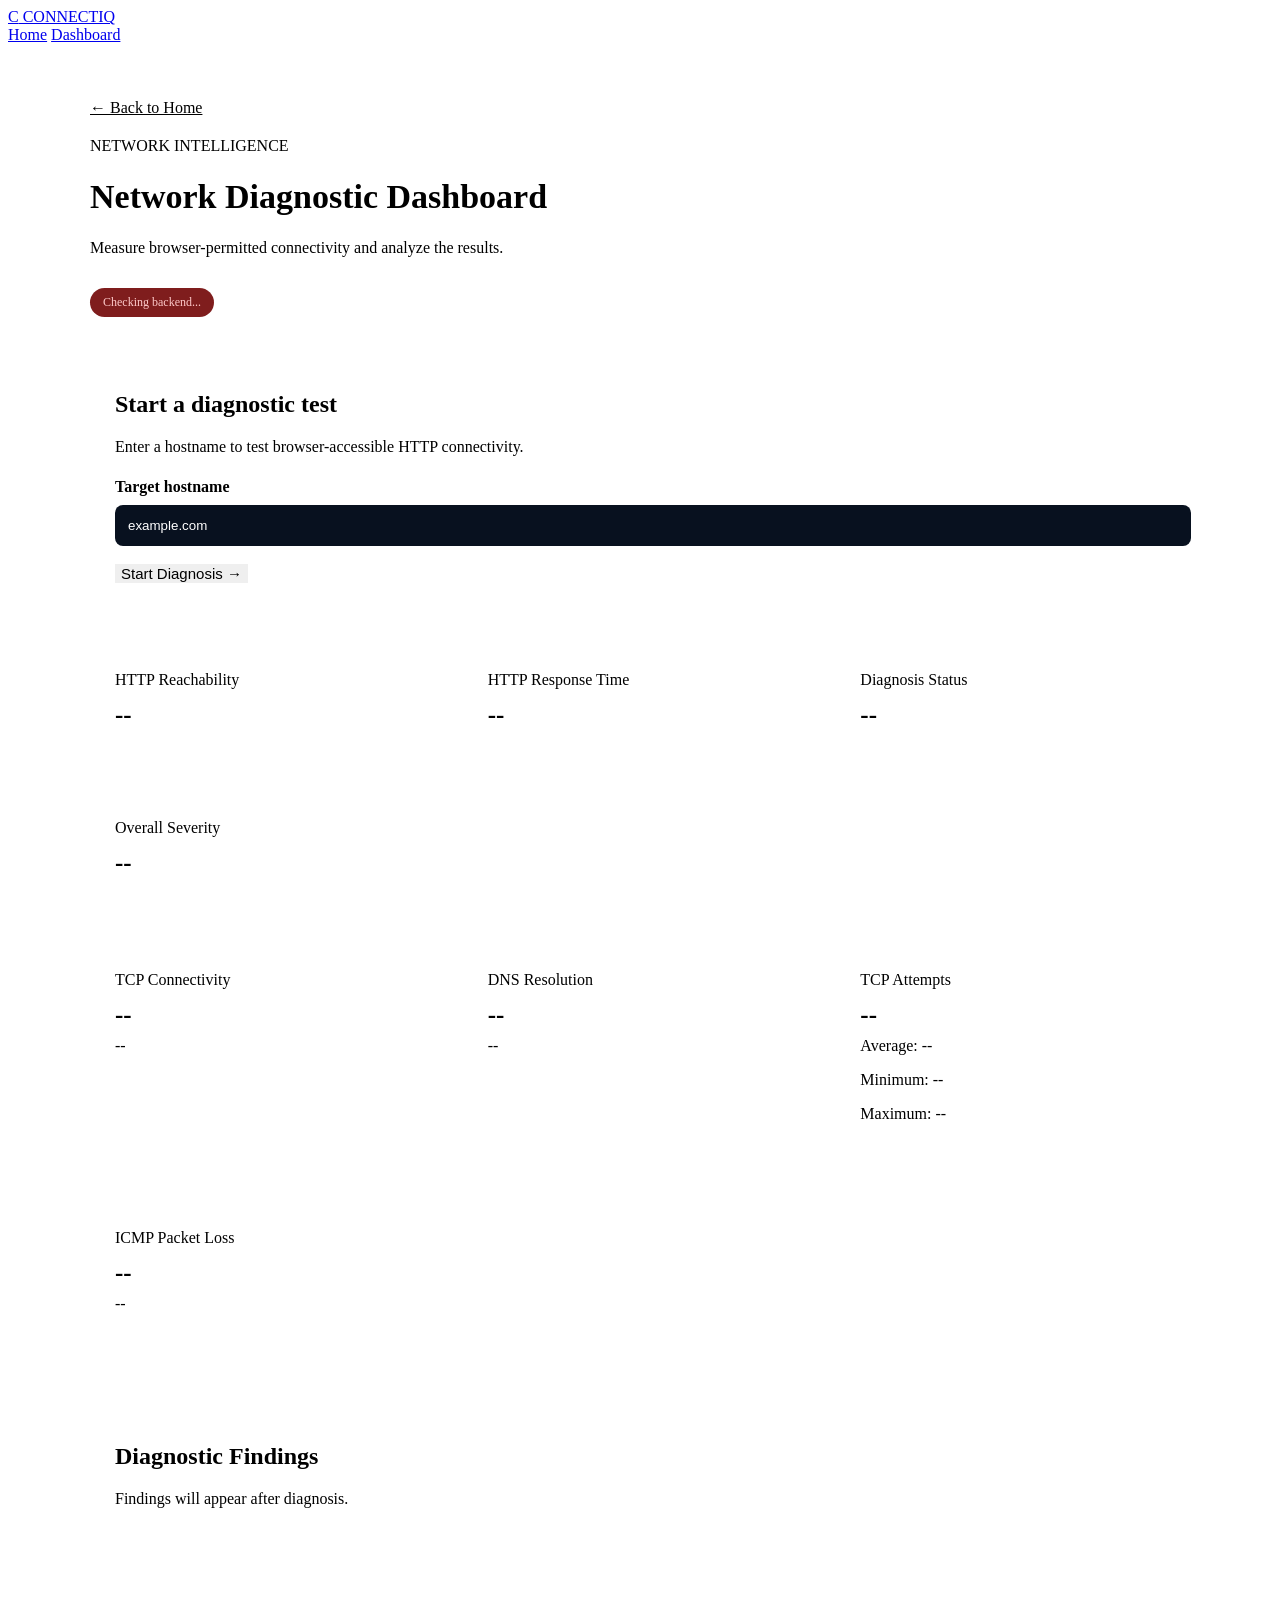
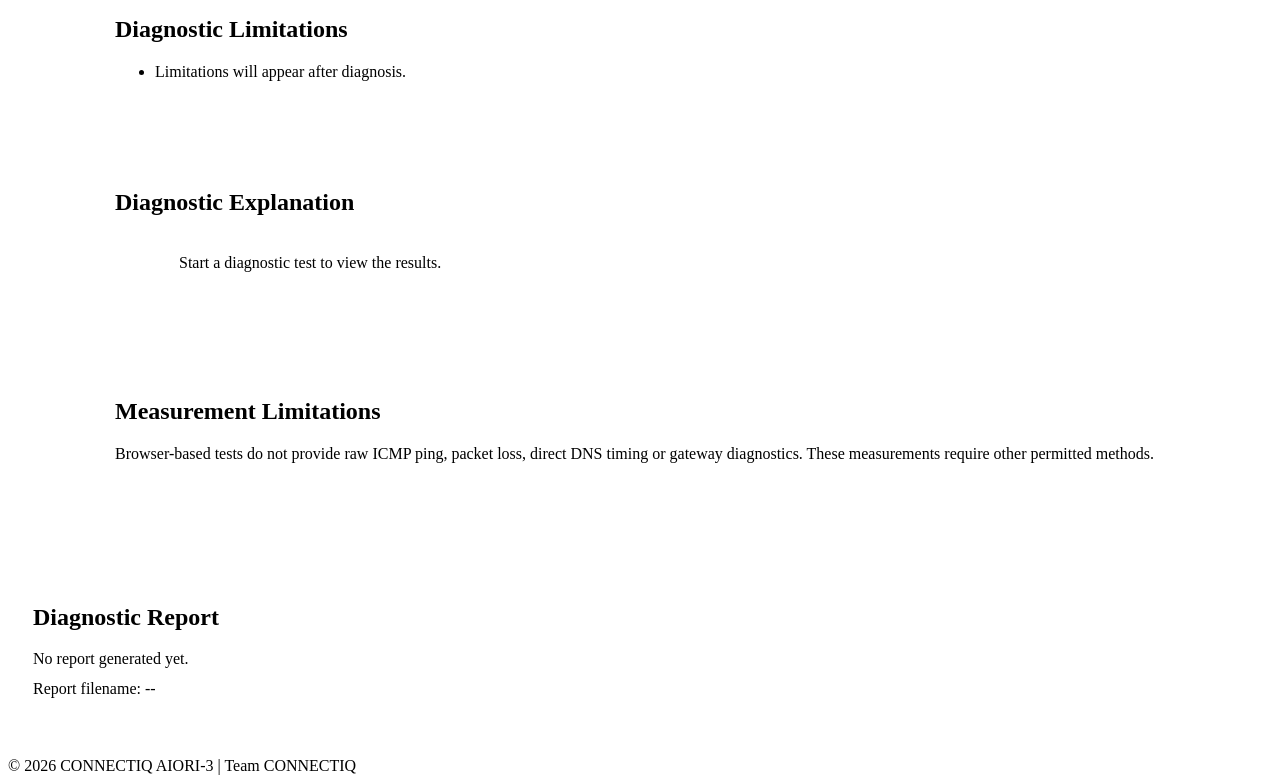
==== frontend/dashboard.html @ 14042c6c "Add diagnosis severity and detailed findings to dashboard" ====
﻿<!DOCTYPE html>
<html lang="en">
<head>
    <meta charset="UTF-8">
    <meta name="viewport" content="width=device-width, initial-scale=1.0">
    <title>CONNECTIQ | Diagnostic Dashboard</title>
    <link rel="stylesheet" href="css/style.css">
    <style>
        .dashboard {
            max-width: 1100px;
            margin: 55px auto;
            padding: 0 24px;
        }
        .dashboard-header {
            margin-bottom: 30px;
        }
        .dashboard-header h1 {
            font-size: 34px;
        }
        .dashboard-header p {
            color: var(--muted);
        }
        .connection-status {
            display: inline-block;
            margin-top: 15px;
            padding: 7px 13px;
            border-radius: 20px;
            font-size: 12px;
        }
        .connected { background: #14532d; color: #86efac; }
        .disconnected { background: #7f1d1d; color: #fecaca; }
        .diagnostic-panel, .result-card {
            background: var(--surface);
            border: 1px solid var(--border);
            border-radius: 14px;
            padding: 25px;
            margin-bottom: 22px;
        }
        .diagnostic-panel label {
            display: block;
            margin-bottom: 9px;
            font-weight: 600;
        }
        .diagnostic-panel input {
            width: 100%;
            padding: 13px;
            background: #08111f;
            color: white;
            border: 1px solid var(--border);
            border-radius: 8px;
            margin-bottom: 18px;
        }
        .diagnostic-panel button {
            border: 0;
            cursor: pointer;
            font-size: 15px;
        }
        .diagnostic-panel button:disabled {
            opacity: 0.6;
            cursor: wait;
        }
        .metrics {
            display: grid;
            grid-template-columns: repeat(3, 1fr);
            gap: 18px;
        }
        .metric-value {
            color: var(--primary);
            font-size: 25px;
            font-weight: 700;
            margin-top: 12px;
        }
        .result-card p {
            color: var(--muted);
            margin-top: 8px;
        }
        #diagnosis-message {
            margin-top: 15px;
            white-space: pre-wrap;
            overflow-wrap: anywhere;
        }
        .back-link {
            color: var(--primary);
            display: inline-block;
            margin-bottom: 20px;
        }
        @media(max-width: 650px) {
            .metrics { grid-template-columns: 1fr; }
        }

        .report-panel #report-status,
        .report-panel #report-filename {
            margin: 12px 0;
            color: var(--muted);
        }

        #download-report {
            display: inline-block;
            margin-top: 12px;
            text-decoration: none;
        }

        #download-report[hidden] {
            display: none;
        }
    </style>
</head>
<body>
    <header class="navbar">
        <a href="index.html" class="logo">
            <span class="logo-icon">C</span>
            CONNECTIQ
        </a>
        <nav>
            <a href="index.html">Home</a>
            <a href="dashboard.html">Dashboard</a>
        </nav>
    </header>

    <main class="dashboard">
        <a href="index.html" class="back-link">← Back to Home</a>

        <div class="dashboard-header">
            <span class="tag">NETWORK INTELLIGENCE</span>
            <h1>Network Diagnostic Dashboard</h1>
            <p>Measure browser-permitted connectivity and analyze the results.</p>
            <div id="backend-status" class="connection-status disconnected">
                Checking backend...
            </div>
        </div>

        <section class="diagnostic-panel">
            <h2>Start a diagnostic test</h2>
            <p style="color:var(--muted); margin:10px 0 22px;">
                Enter a hostname to test browser-accessible HTTP connectivity.
            </p>

            <label for="hostname">Target hostname</label>
            <input id="hostname" type="text" value="example.com"
                   placeholder="example.com">

            <button id="start-diagnosis" class="primary-button">
                Start Diagnosis →
            </button>

            <p id="test-status" role="status" aria-live="polite"
               style="margin-top:15px;color:var(--muted);"></p>
        </section>

        <section class="metrics">
            <article class="result-card">
                <span>HTTP Reachability</span>
                <div class="metric-value" id="reachability">--</div>
            </article>

            <article class="result-card">
                <span>HTTP Response Time</span>
                <div class="metric-value" id="response-time">--</div>
            </article>

            <article class="result-card">
                <span>Diagnosis Status</span>
                <div class="metric-value" id="diagnosis-status">--</div>
            </article>

            <article class="result-card">
                <span>Overall Severity</span>
                <div class="metric-value" id="diagnosis-severity">--</div>
            </article>
        </section>

        <section class="metrics" style="margin-top:22px;">
            <article class="result-card">
                <span>TCP Connectivity</span>
                <div class="metric-value" id="network-status">--</div>
                <p id="network-latency">--</p>
            </article>

            <article class="result-card">
                <span>DNS Resolution</span>
                <div class="metric-value" id="dns-status">--</div>
                <p id="dns-time">--</p>
            </article>

            <article class="result-card">
                <span>TCP Attempts</span>
                <div class="metric-value" id="tcp-status">--</div>
                <p>Average: <span id="tcp-average">--</span></p>
                <p>Minimum: <span id="tcp-min">--</span></p>
                <p>Maximum: <span id="tcp-max">--</span></p>
            </article>

            <article class="result-card">
                <span>ICMP Packet Loss</span>
                <div class="metric-value" id="icmp-status">--</div>
                <p id="packet-loss">--</p>
            </article>
        </section>

        <section class="result-card" style="margin-top:22px;">
            <h2>Diagnostic Findings</h2>
            <div id="diagnostic-findings">
                <p>Findings will appear after diagnosis.</p>
            </div>
        </section>

        <section class="result-card" style="margin-top:22px;">
            <h2>Diagnostic Limitations</h2>
            <ul id="diagnostic-limitations">
                <li>Limitations will appear after diagnosis.</li>
            </ul>
        </section>

        <section class="result-card" style="margin-top:22px;">
            <h2>Diagnostic Explanation</h2>
            <p id="diagnosis-message">
                Start a diagnostic test to view the results.
            </p>
        </section>

        <section class="result-card">
            <h2>Measurement Limitations</h2>
            <p>
                Browser-based tests do not provide raw ICMP ping,
                packet loss, direct DNS timing or gateway diagnostics.
                These measurements require other permitted methods.
            </p>
        </section>
    </main>

        <section class="result-card report-panel" style="margin-top:22px;">
            <h2>Diagnostic Report</h2>
            <p id="report-status">No report generated yet.</p>
            <p id="report-filename">Report filename: --</p>
            <a id="download-report" class="primary-button"
               href="#" hidden>
                Download Latest Report
            </a>
        </section>
    <footer>
        <span>© 2026 CONNECTIQ</span>
        <span>AIORI-3 | Team CONNECTIQ</span>
    </footer>

    <script src="js/api.js"></script>
    <script src="js/app.js"></script>
    <script src="js/diagnostics.js"></script>
</body>
</html>
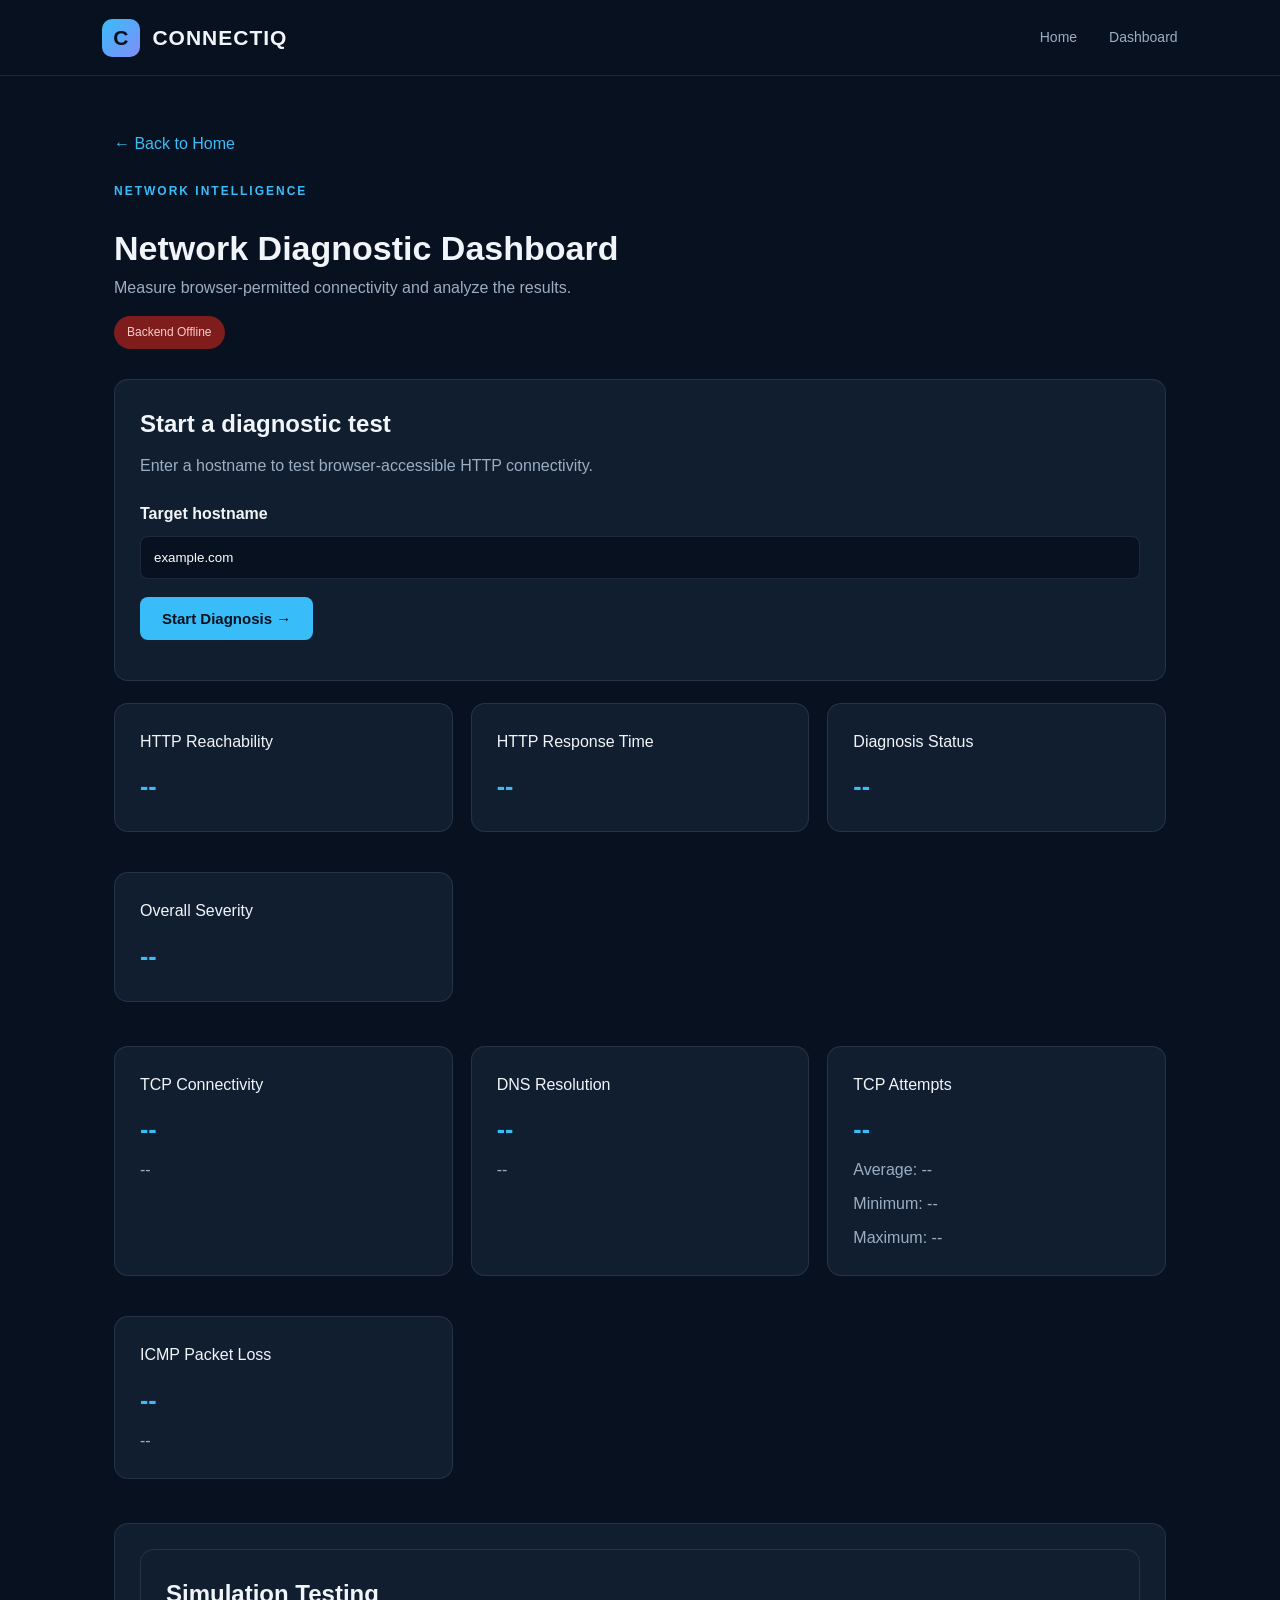
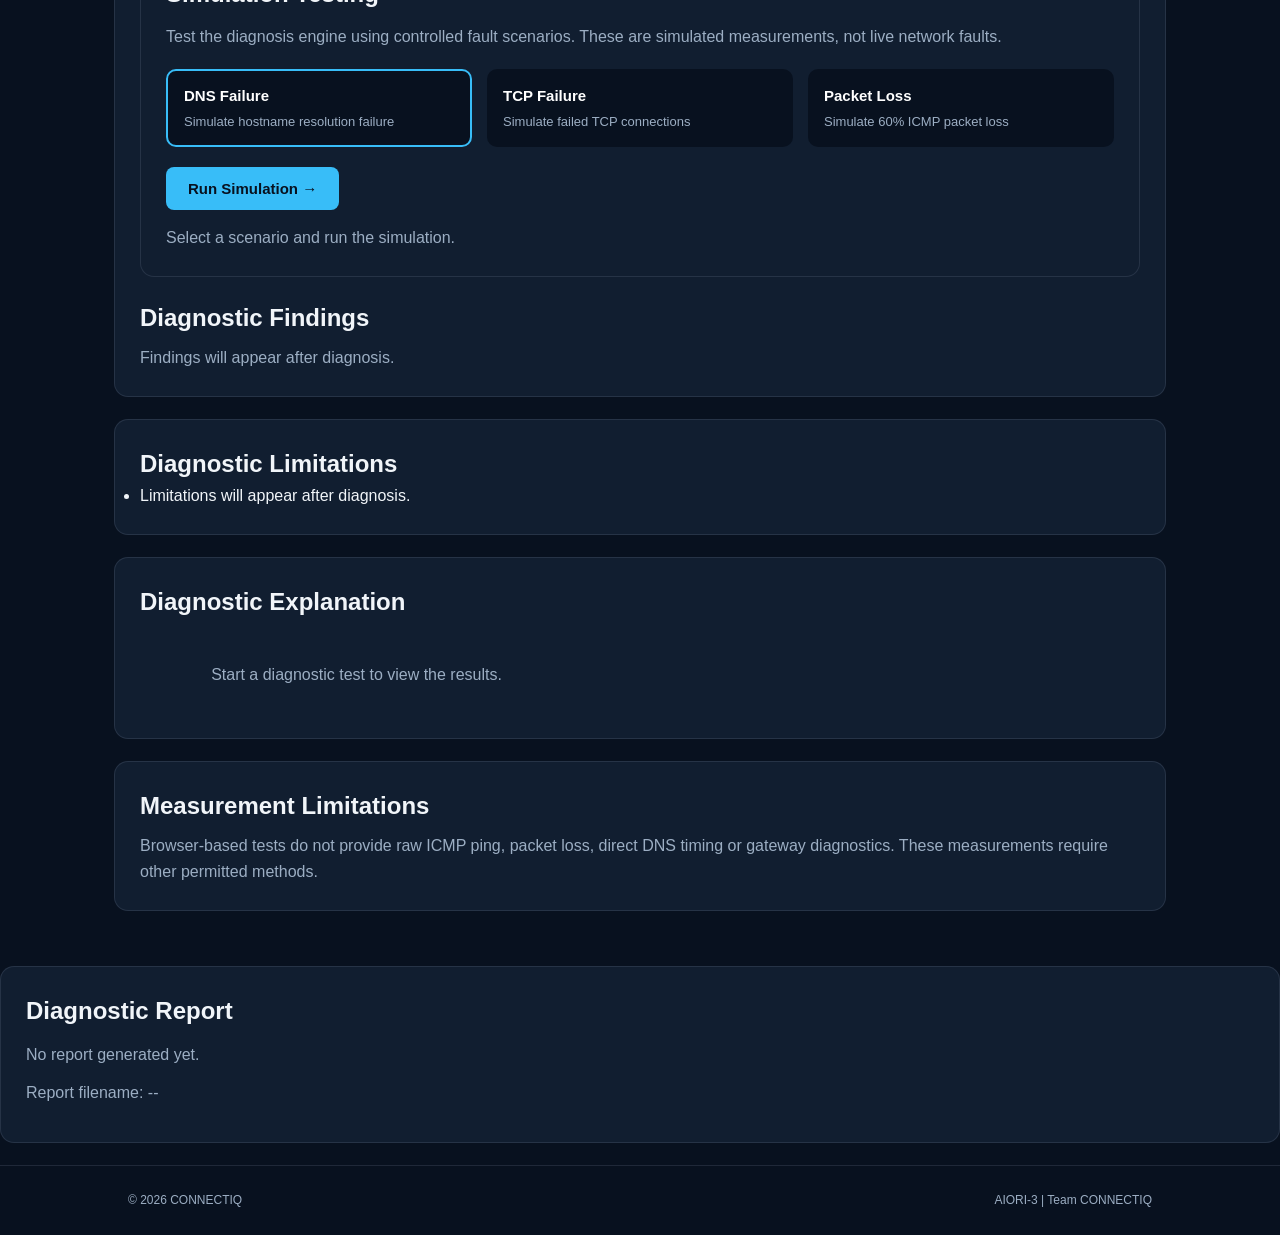
==== commit 6d72c291: "Add network fault simulation testing" ====
--- a/frontend/dashboard.html
+++ b/frontend/dashboard.html
@@ -103,7 +103,56 @@
         #download-report[hidden] {
             display: none;
         }
-    </style>
+    
+.simulation-options {
+    display: grid;
+    grid-template-columns: repeat(3, 1fr);
+    gap: 15px;
+    margin: 20px 0;
+}
+
+.simulation-option {
+    padding: 16px;
+    border: 1px solid var(--border);
+    border-radius: 10px;
+    background: #08111f;
+    color: white;
+    cursor: pointer;
+    text-align: left;
+}
+
+.simulation-option.selected {
+    border: 2px solid var(--primary);
+}
+
+.simulation-option strong {
+    display: block;
+    margin-bottom: 8px;
+}
+
+.simulation-option span {
+    color: var(--muted);
+    font-size: 13px;
+}
+
+#simulation-results {
+    margin-top: 22px;
+}
+
+.simulation-finding {
+    border-left: 4px solid #ef4444;
+    padding: 14px;
+    margin: 14px 0;
+    background: #111827;
+    border-radius: 6px;
+}
+
+@media(max-width: 650px) {
+    .simulation-options {
+        grid-template-columns: 1fr;
+    }
+}
+</style>
 </head>
 <body>
     <header class="navbar">
@@ -198,6 +247,48 @@
         </section>
 
         <section class="result-card" style="margin-top:22px;">
+        <section class="diagnostic-panel">
+            <h2>Simulation Testing</h2>
+            <p style="color:var(--muted); margin:10px 0;">
+                Test the diagnosis engine using controlled fault scenarios.
+                These are simulated measurements, not live network faults.
+            </p>
+
+            <div class="simulation-options">
+                <button class="simulation-option selected" data-scenario="dns_failure">
+                    <strong>DNS Failure</strong>
+                    <span>Simulate hostname resolution failure</span>
+                </button>
+
+                <button class="simulation-option" data-scenario="tcp_failure">
+                    <strong>TCP Failure</strong>
+                    <span>Simulate failed TCP connections</span>
+                </button>
+
+                <button class="simulation-option" data-scenario="packet_loss">
+                    <strong>Packet Loss</strong>
+                    <span>Simulate 60% ICMP packet loss</span>
+                </button>
+            </div>
+
+            <button id="run-simulation" class="primary-button">
+                Run Simulation →
+            </button>
+
+            <p id="simulation-status" role="status" aria-live="polite"
+               style="margin-top:15px;color:var(--muted);">
+                Select a scenario and run the simulation.
+            </p>
+
+            <div id="simulation-results" hidden>
+                <h3>Simulation Diagnosis</h3>
+                <p>Status: <strong id="sim-status">--</strong></p>
+                <p>Severity: <strong id="sim-severity">--</strong></p>
+                <p id="sim-summary"></p>
+                <h3>Evidence and Findings</h3>
+                <div id="sim-findings"></div>
+            </div>
+        </section>
             <h2>Diagnostic Findings</h2>
             <div id="diagnostic-findings">
                 <p>Findings will appear after diagnosis.</p>
@@ -245,8 +336,12 @@
     <script src="js/api.js"></script>
     <script src="js/app.js"></script>
     <script src="js/diagnostics.js"></script>
+    <script src="js/simulations.js"></script>
 </body>
 </html>
 
 
 
+
+
+
--- a/frontend/css/style.css
+++ b/frontend/css/style.css
@@ -0,0 +1,358 @@
+﻿* {
+    margin: 0;
+    padding: 0;
+    box-sizing: border-box;
+}
+
+:root {
+    --bg: #08111f;
+    --surface: #111e30;
+    --surface-light: #17283e;
+    --primary: #38bdf8;
+    --secondary: #818cf8;
+    --text: #f1f5f9;
+    --muted: #9caec3;
+    --border: rgba(148, 163, 184, 0.16);
+}
+
+html {
+    scroll-behavior: smooth;
+}
+
+body {
+    font-family: "Segoe UI", Arial, sans-serif;
+    background: var(--bg);
+    color: var(--text);
+    line-height: 1.6;
+}
+
+a {
+    color: inherit;
+    text-decoration: none;
+}
+
+.navbar {
+    height: 76px;
+    padding: 0 8%;
+    display: flex;
+    align-items: center;
+    justify-content: space-between;
+    border-bottom: 1px solid var(--border);
+    background: rgba(8, 17, 31, 0.95);
+}
+
+.logo {
+    display: flex;
+    align-items: center;
+    gap: 12px;
+    font-size: 21px;
+    font-weight: 800;
+    letter-spacing: 1px;
+}
+
+.logo-icon {
+    width: 38px;
+    height: 38px;
+    display: grid;
+    place-items: center;
+    background: linear-gradient(135deg, var(--primary), var(--secondary));
+    border-radius: 10px;
+    color: #08111f;
+}
+
+nav {
+    display: flex;
+    align-items: center;
+    gap: 32px;
+}
+
+nav a {
+    color: var(--muted);
+    font-size: 14px;
+    transition: 0.2s;
+}
+
+nav a:hover {
+    color: var(--primary);
+}
+
+.nav-button {
+    background: var(--primary);
+    color: #08111f;
+    padding: 11px 18px;
+    border-radius: 8px;
+    font-weight: 700;
+}
+
+.hero {
+    min-height: 570px;
+    padding: 90px 10%;
+    display: grid;
+    grid-template-columns: 1.1fr 0.9fr;
+    align-items: center;
+    gap: 55px;
+    background:
+        radial-gradient(ellipse at 80% 40%, rgba(56, 189, 248, 0.13), transparent 45%),
+        var(--bg);
+}
+
+.tag {
+    display: inline-block;
+    color: var(--primary);
+    font-size: 12px;
+    font-weight: 700;
+    letter-spacing: 2px;
+    margin-bottom: 20px;
+}
+
+.hero h1 {
+    font-size: clamp(38px, 5vw, 62px);
+    line-height: 1.12;
+    margin-bottom: 24px;
+    letter-spacing: -2px;
+}
+
+.hero h1 span {
+    color: var(--primary);
+}
+
+.hero-content > p {
+    max-width: 560px;
+    color: var(--muted);
+    font-size: 16px;
+    margin-bottom: 30px;
+}
+
+.hero-actions {
+    display: flex;
+    flex-wrap: wrap;
+    gap: 15px;
+}
+
+.primary-button,
+.secondary-button {
+    display: inline-block;
+    padding: 13px 22px;
+    border-radius: 8px;
+    font-weight: 700;
+    transition: 0.2s;
+}
+
+.primary-button {
+    background: var(--primary);
+    color: #08111f;
+}
+
+.primary-button:hover {
+    background: #7dd3fc;
+    transform: translateY(-2px);
+}
+
+.secondary-button {
+    border: 1px solid var(--border);
+    color: var(--text);
+}
+
+.secondary-button:hover {
+    border-color: var(--primary);
+}
+
+.hero-note {
+    margin-top: 28px;
+    color: var(--muted);
+    font-size: 12px;
+}
+
+.network-card {
+    padding: 28px;
+    background: linear-gradient(145deg, #17283e, #0d192a);
+    border: 1px solid rgba(56, 189, 248, 0.3);
+    border-radius: 18px;
+    box-shadow: 0 25px 80px rgba(0, 0, 0, 0.3);
+}
+
+.card-top,
+.status-row {
+    display: flex;
+    justify-content: space-between;
+    align-items: center;
+    gap: 12px;
+}
+
+.card-top {
+    color: var(--muted);
+    font-size: 11px;
+    letter-spacing: 1px;
+}
+
+.live-dot {
+    color: #4ade80;
+    font-size: 10px;
+}
+
+.network-symbol {
+    margin: 38px auto 20px;
+    width: 110px;
+    height: 110px;
+    display: grid;
+    place-items: center;
+    border: 2px solid var(--primary);
+    border-radius: 50%;
+    color: var(--primary);
+    font-size: 68px;
+    box-shadow: 0 0 35px rgba(56, 189, 248, 0.2);
+}
+
+.network-card h3,
+.network-card > p {
+    text-align: center;
+}
+
+.network-card h3 {
+    font-size: 20px;
+}
+
+.network-card > p {
+    color: var(--muted);
+    font-size: 13px;
+    margin: 5px 0 30px;
+}
+
+.status-row {
+    padding: 14px 0;
+    border-top: 1px solid var(--border);
+    font-size: 13px;
+}
+
+.status-ready {
+    color: #4ade80;
+    font-size: 11px;
+    font-weight: 700;
+}
+
+.features {
+    padding: 85px 10%;
+    background: #0c1727;
+}
+
+.section-heading {
+    text-align: center;
+    margin-bottom: 45px;
+}
+
+.section-heading h2,
+.about h2 {
+    font-size: clamp(26px, 4vw, 36px);
+    margin-bottom: 12px;
+}
+
+.section-heading p,
+.about p {
+    color: var(--muted);
+}
+
+.feature-grid {
+    display: grid;
+    grid-template-columns: repeat(3, 1fr);
+    gap: 22px;
+}
+
+.feature-card {
+    padding: 30px;
+    background: var(--surface);
+    border: 1px solid var(--border);
+    border-radius: 14px;
+    transition: 0.25s;
+}
+
+.feature-card:hover {
+    transform: translateY(-5px);
+    border-color: var(--primary);
+}
+
+.feature-icon {
+    font-size: 30px;
+    color: var(--primary);
+    margin-bottom: 20px;
+}
+
+.feature-card h3 {
+    margin-bottom: 10px;
+    font-size: 18px;
+}
+
+.feature-card p {
+    color: var(--muted);
+    font-size: 14px;
+}
+
+.about {
+    padding: 85px 10%;
+    text-align: center;
+}
+
+.about p {
+    max-width: 650px;
+    margin: 0 auto 28px;
+}
+
+footer {
+    padding: 25px 10%;
+    display: flex;
+    justify-content: space-between;
+    flex-wrap: wrap;
+    gap: 12px;
+    border-top: 1px solid var(--border);
+    color: var(--muted);
+    font-size: 12px;
+}
+
+@media (max-width: 850px) {
+    .hero {
+        grid-template-columns: 1fr;
+        padding: 65px 7%;
+    }
+
+    .feature-grid {
+        grid-template-columns: 1fr;
+    }
+
+    .navbar {
+        padding: 15px 5%;
+        height: auto;
+        flex-wrap: wrap;
+        gap: 18px;
+    }
+
+    nav {
+        gap: 16px;
+        flex-wrap: wrap;
+    }
+}
+
+@media (max-width: 520px) {
+    nav {
+        width: 100%;
+        gap: 13px;
+    }
+
+    nav a {
+        font-size: 12px;
+    }
+
+    .hero {
+        padding: 50px 6%;
+    }
+
+    .hero h1 {
+        letter-spacing: -1px;
+    }
+
+    .network-card {
+        padding: 20px;
+    }
+
+    footer {
+        flex-direction: column;
+    }
+}
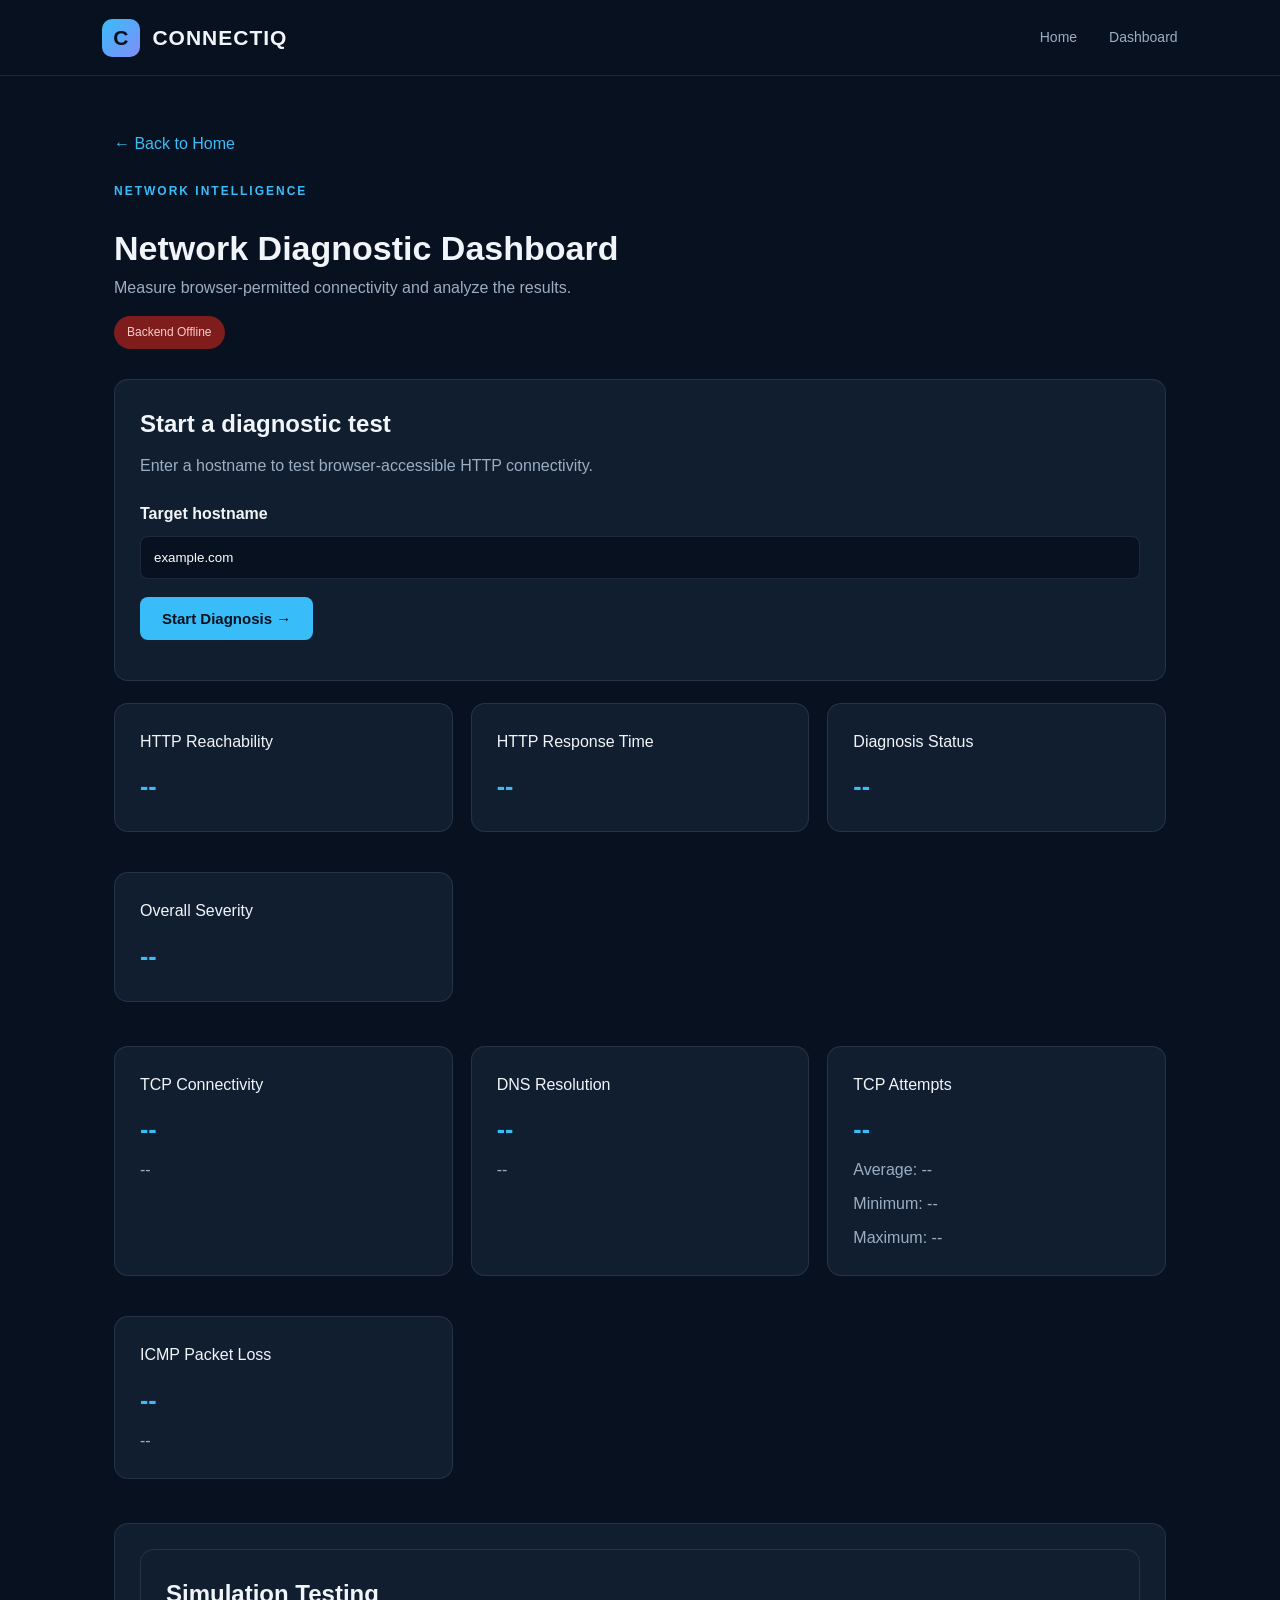
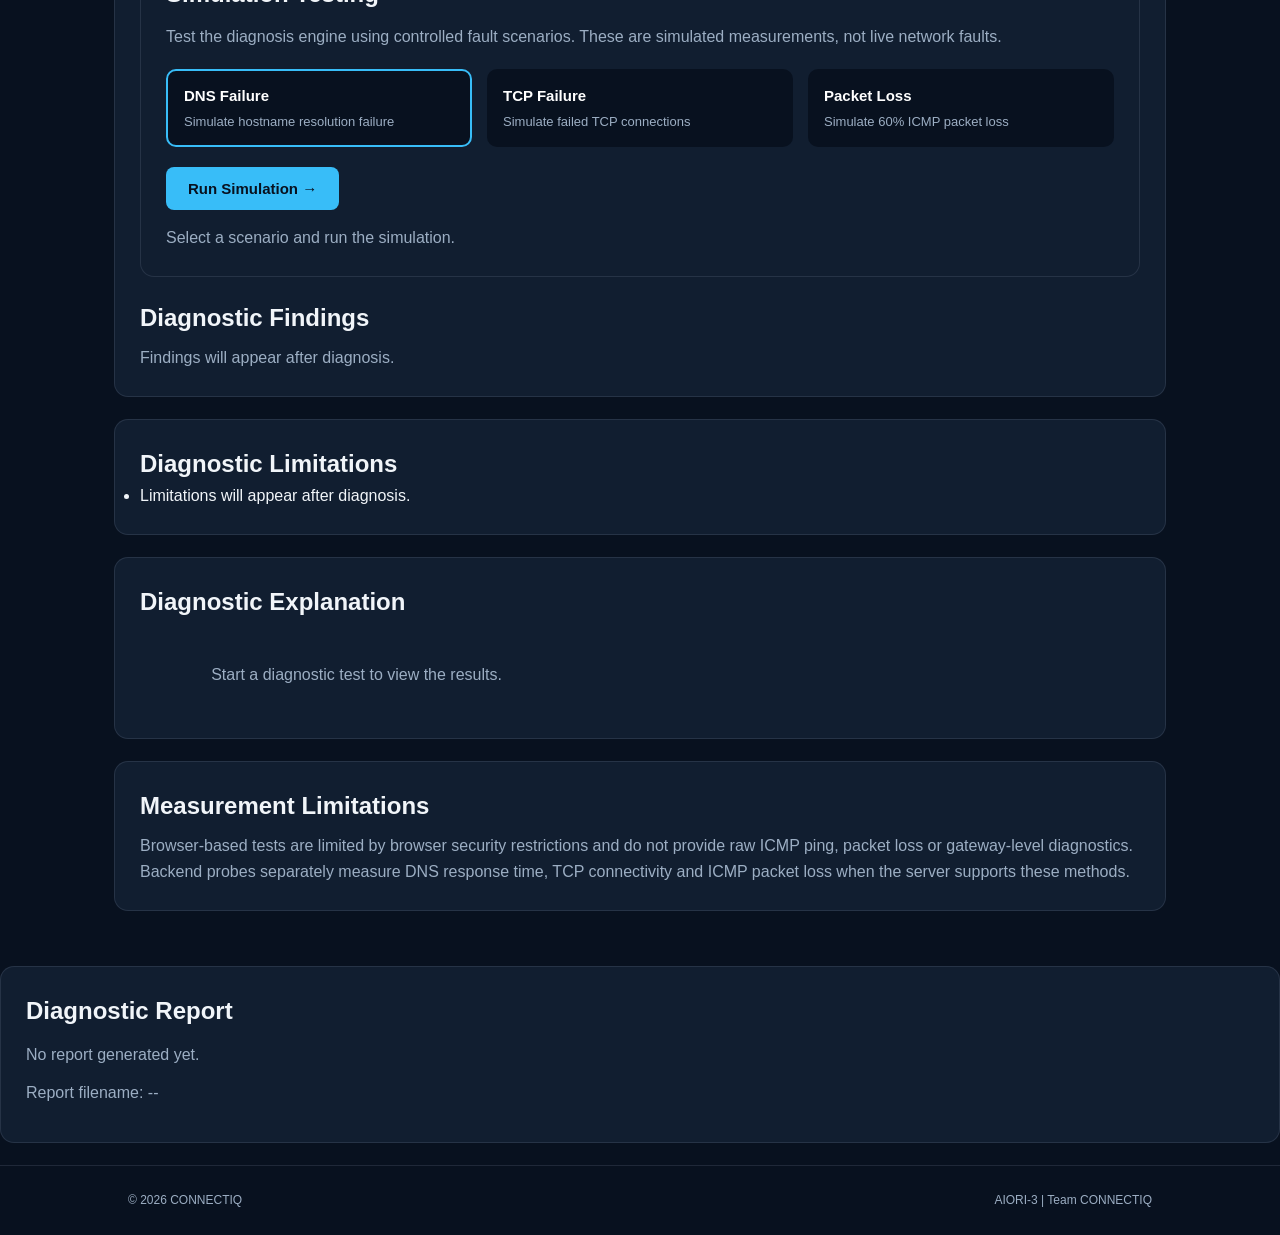
==== commit 1056f71e: "Clarify browser and backend measurement limitations" ====
--- a/frontend/dashboard.html
+++ b/frontend/dashboard.html
@@ -312,9 +312,11 @@
         <section class="result-card">
             <h2>Measurement Limitations</h2>
             <p>
-                Browser-based tests do not provide raw ICMP ping,
-                packet loss, direct DNS timing or gateway diagnostics.
-                These measurements require other permitted methods.
+                Browser-based tests are limited by browser security
+                restrictions and do not provide raw ICMP ping, packet loss
+                or gateway-level diagnostics. Backend probes separately
+                measure DNS response time, TCP connectivity and ICMP packet
+                loss when the server supports these methods.
             </p>
         </section>
     </main>
@@ -345,3 +347,4 @@
 
 
 
+
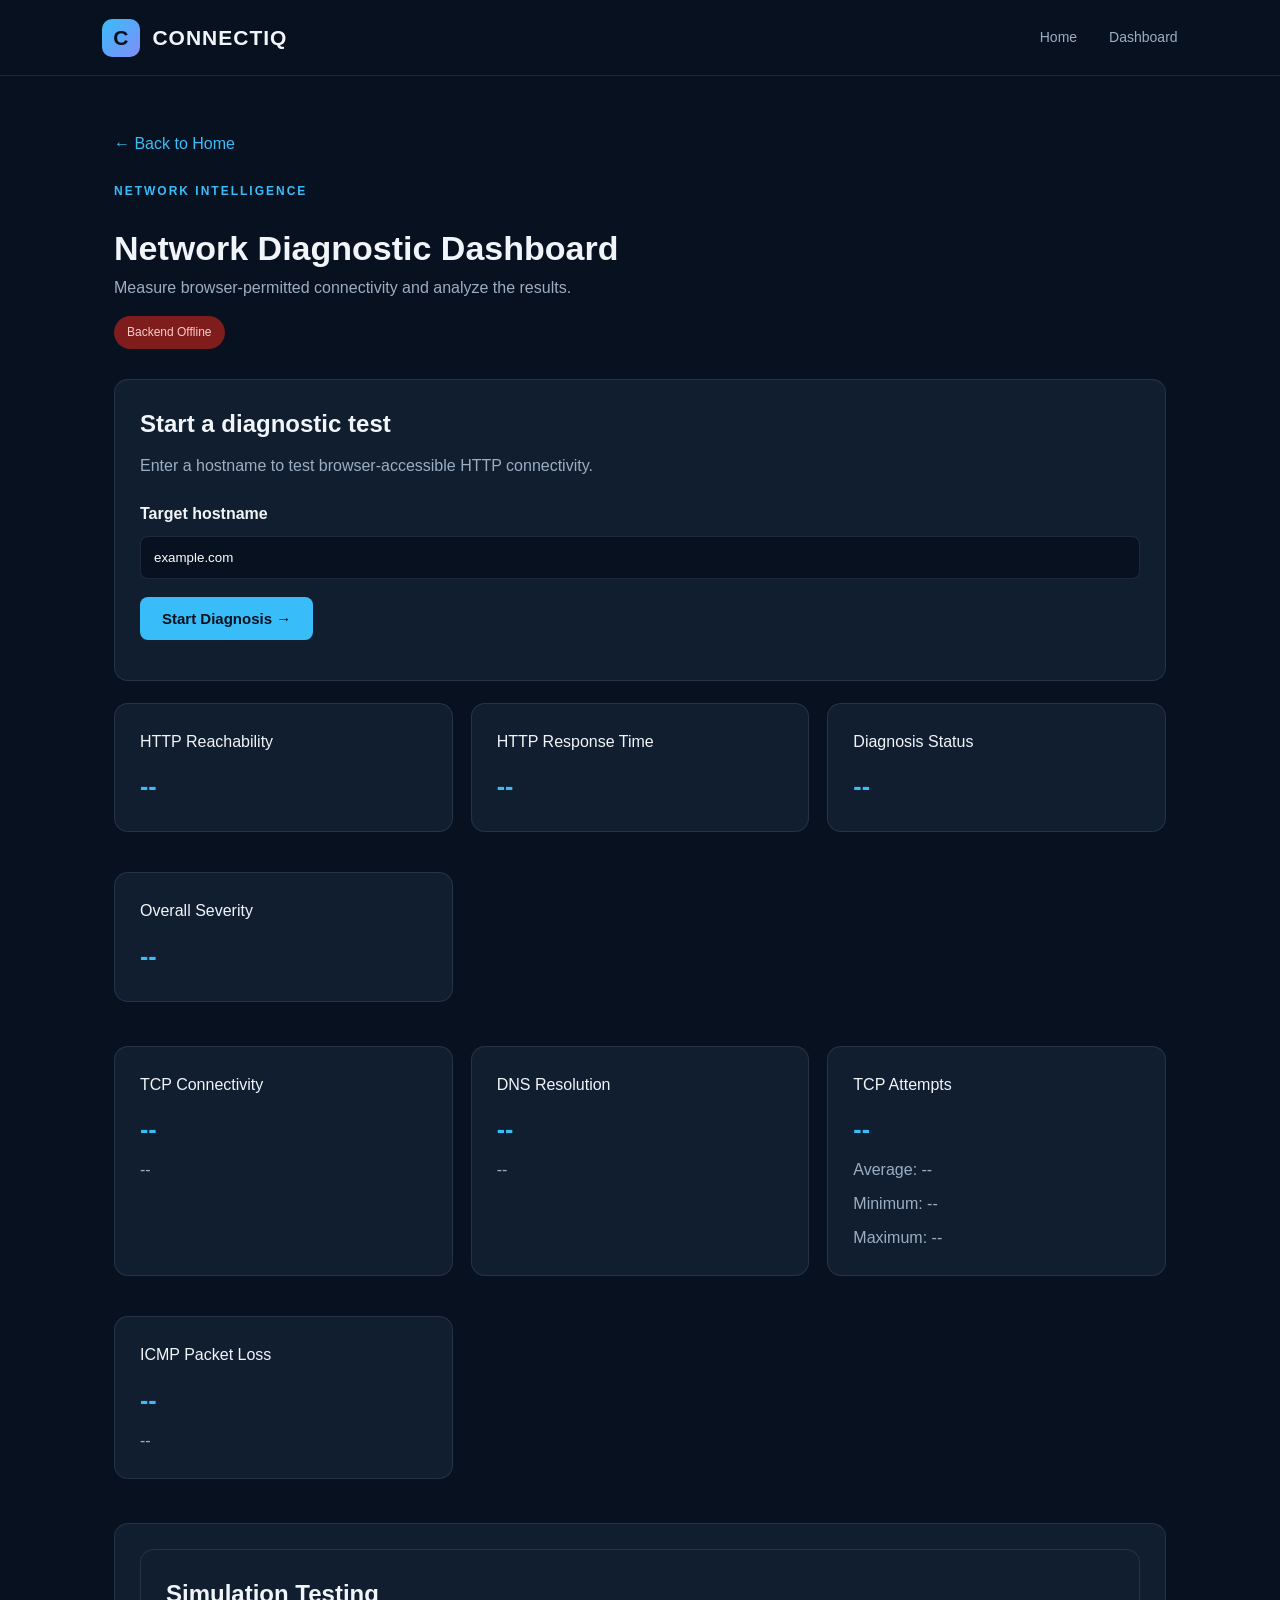
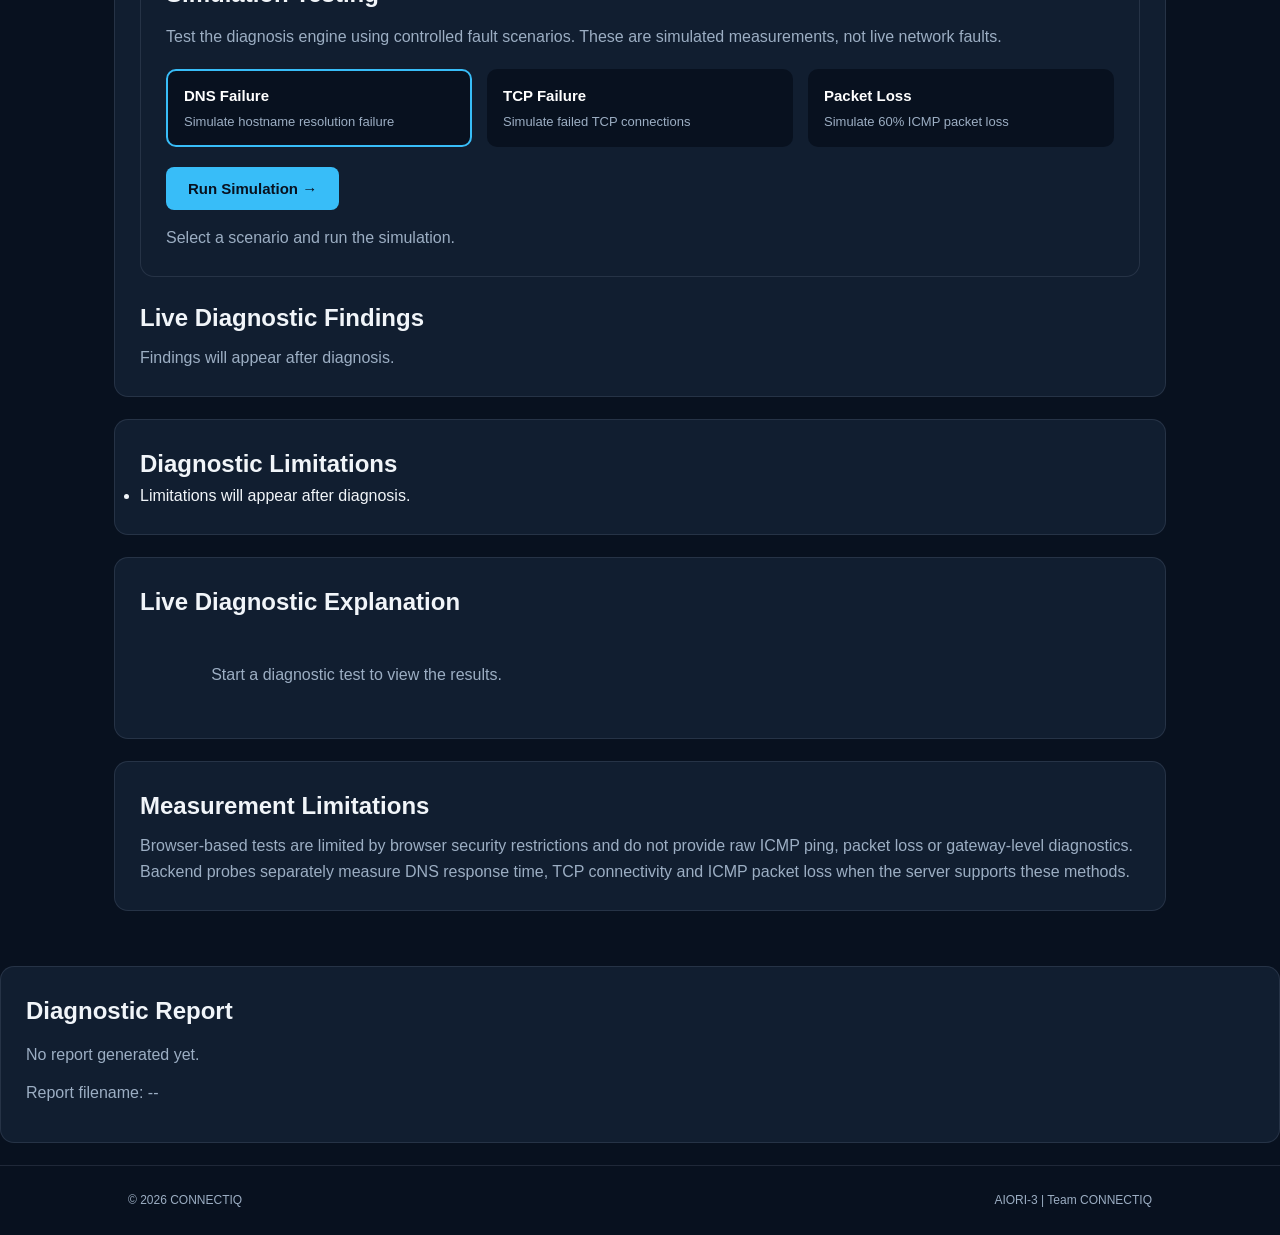
==== commit 53917011: "Separate live and simulated diagnostic results" ====
--- a/frontend/dashboard.html
+++ b/frontend/dashboard.html
@@ -289,7 +289,7 @@
                 <div id="sim-findings"></div>
             </div>
         </section>
-            <h2>Diagnostic Findings</h2>
+            <h2>Live Diagnostic Findings</h2>
             <div id="diagnostic-findings">
                 <p>Findings will appear after diagnosis.</p>
             </div>
@@ -303,7 +303,7 @@
         </section>
 
         <section class="result-card" style="margin-top:22px;">
-            <h2>Diagnostic Explanation</h2>
+            <h2>Live Diagnostic Explanation</h2>
             <p id="diagnosis-message">
                 Start a diagnostic test to view the results.
             </p>
@@ -348,3 +348,4 @@
 
 
 
+
